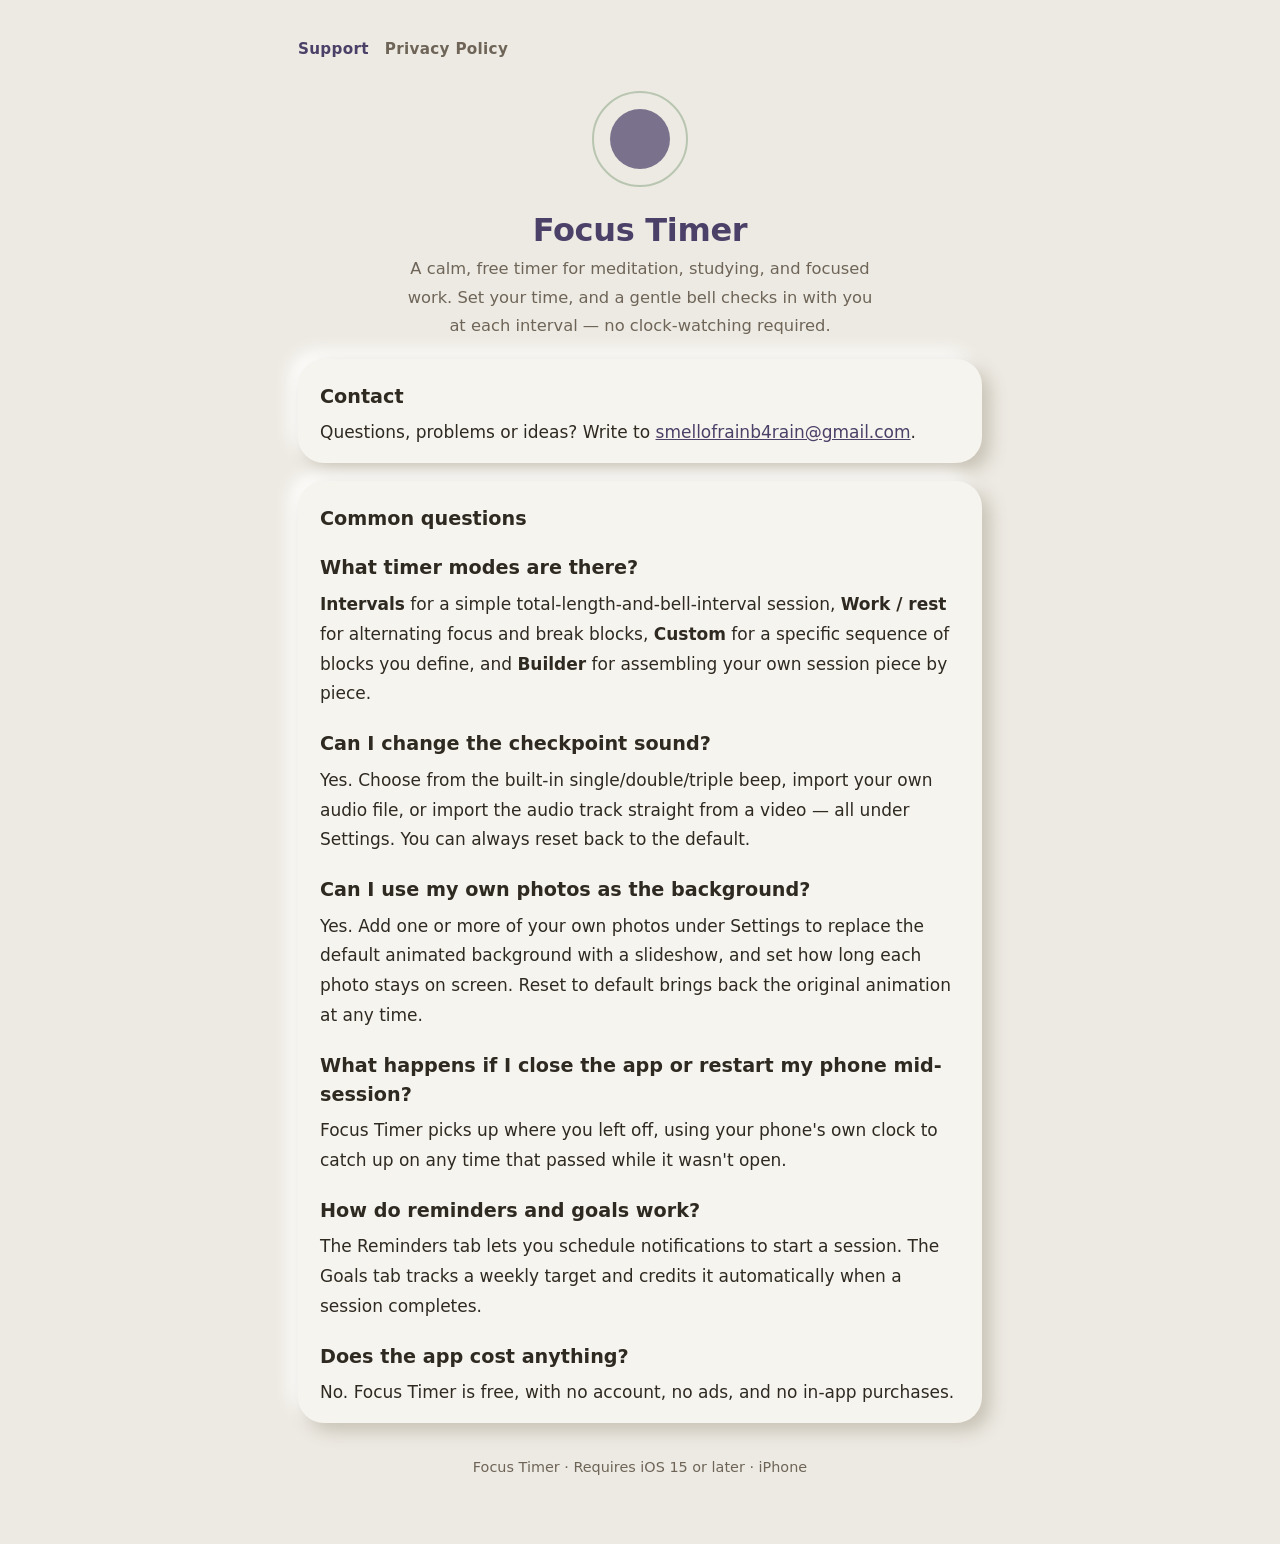
==== focus-timer/index.html @ 85784071 "Add Focus Timer support and privacy pages Hosted on the same shared site as Koenawin Pati going forw" ====
<!doctype html>
<html lang="en">
<head>
<meta charset="utf-8">
<meta name="viewport" content="width=device-width,initial-scale=1">
<title>Focus Timer — Support</title>
<meta name="description" content="Support for Focus Timer, a free iPhone app for meditation, study, and work-break sessions with gentle checkpoint bells.">
<link rel="stylesheet" href="../style.css">
<style>
  body.ft-theme{--accent:#4B4068;--gold:#8FA888;--bead:#8FA888}
  @media (prefers-color-scheme:dark){
    body.ft-theme{--accent:#C9BFE0;--gold:#A9C2A3;--bead:#A9C2A3}
  }
  .breathe-ring{position:relative;width:96px;height:96px;margin:0 auto 22px}
  .breathe-ring-core{
    position:absolute;inset:18px;border-radius:50%;
    background:color-mix(in srgb, var(--accent) 70%, transparent);
    animation:breathe 4.4s ease-in-out infinite;
  }
  .breathe-ring-line{
    position:absolute;inset:0;border-radius:50%;
    border:2px solid color-mix(in srgb, var(--bead) 55%, transparent);
  }
  @keyframes breathe{
    0%,100%{transform:scale(.72);opacity:.75}
    50%{transform:scale(1);opacity:1}
  }
  @media (prefers-reduced-motion:reduce){
    .breathe-ring-core{animation:none;transform:scale(.88)}
  }
</style>
</head>
<body class="ft-theme">
<main>
<nav><a href="index.html" aria-current="page">Support</a><a href="privacy.html">Privacy Policy</a></nav>

<div class="hero">
<div class="breathe-ring" aria-hidden="true">
  <span class="breathe-ring-line"></span>
  <span class="breathe-ring-core"></span>
</div>
<h1>Focus Timer</h1>
<p class="tagline">A calm, free timer for meditation, studying, and focused work. Set your time, and a gentle bell checks in with you at each interval — no clock-watching required.</p>
</div>

<div class="card">
<h2>Contact</h2>
<p>Questions, problems or ideas? Write to <a href="mailto:smellofrainb4rain@gmail.com">smellofrainb4rain@gmail.com</a>.</p>
</div>

<div class="card">
<h2>Common questions</h2>
<h2>What timer modes are there?</h2>
<p><strong>Intervals</strong> for a simple total-length-and-bell-interval session, <strong>Work / rest</strong> for alternating focus and break blocks, <strong>Custom</strong> for a specific sequence of blocks you define, and <strong>Builder</strong> for assembling your own session piece by piece.</p>
<h2>Can I change the checkpoint sound?</h2>
<p>Yes. Choose from the built-in single/double/triple beep, import your own audio file, or import the audio track straight from a video — all under Settings. You can always reset back to the default.</p>
<h2>Can I use my own photos as the background?</h2>
<p>Yes. Add one or more of your own photos under Settings to replace the default animated background with a slideshow, and set how long each photo stays on screen. Reset to default brings back the original animation at any time.</p>
<h2>What happens if I close the app or restart my phone mid-session?</h2>
<p>Focus Timer picks up where you left off, using your phone's own clock to catch up on any time that passed while it wasn't open.</p>
<h2>How do reminders and goals work?</h2>
<p>The Reminders tab lets you schedule notifications to start a session. The Goals tab tracks a weekly target and credits it automatically when a session completes.</p>
<h2>Does the app cost anything?</h2>
<p>No. Focus Timer is free, with no account, no ads, and no in-app purchases.</p>
</div>

<footer>Focus Timer &middot; Requires iOS 15 or later &middot; iPhone</footer>
</main>
</body>
</html>
---- style.css ----
:root{
  --ground:#EDEAE3;--card:#F6F4EE;--ink:#2E2A22;--muted:#6E6558;
  --accent:#7B1113;--gold:#C9962E;--bead:#C9962E;--line:#D9D4C9;
  --shadow1:#C7C1B4;--shadow2:#FFFFFF
}
@media (prefers-color-scheme:dark){
  :root{
    --ground:#201C18;--card:#2A2520;--ink:#EDE7DC;--muted:#A79D8D;
    --accent:#E8C46A;--gold:#E8C46A;--bead:#E8C46A;--line:#3C352C;
    --shadow1:#161310;--shadow2:#302B25
  }
}
*{box-sizing:border-box}
body{
  margin:0;background:var(--ground);color:var(--ink);
  font-family:-apple-system,BlinkMacSystemFont,"Segoe UI","Myanmar Sangam MN","Noto Sans Myanmar",system-ui,sans-serif;
  line-height:1.75;font-size:17px;
  -webkit-font-smoothing:antialiased
}
main{max-width:720px;margin:0 auto;padding:36px 18px 64px}

nav{display:flex;gap:16px;flex-wrap:wrap;margin-bottom:28px}
nav a{font-weight:600;text-decoration:none;color:var(--muted);letter-spacing:.02em;font-size:.95rem}
nav a[aria-current="page"]{color:var(--accent)}

/* --- hero --- */
.hero{text-align:center;margin-bottom:8px}
h1{font-size:2rem;line-height:1.35;margin:.3em 0 .1em;color:var(--accent);letter-spacing:-.01em}
.tagline{color:var(--muted);font-size:1.02rem;max-width:46ch;margin:0 auto 6px}
.muted{color:var(--muted);font-weight:400}

/* --- the bead ring: a static 27-bead ring with one gold bead orbiting,
   echoing the app's own counter --- */
.bead-ring{position:relative;width:120px;height:120px;margin:0 auto 22px}
.bead-ring-dots{
  position:absolute;width:6px;height:6px;opacity:.55;
  box-shadow:
    57.0px 3.0px 0 0 var(--bead),
    69.5px 4.5px 0 0 var(--bead),
    81.2px 8.7px 0 0 var(--bead),
    91.7px 15.6px 0 0 var(--bead),
    100.3px 24.8px 0 0 var(--bead),
    106.6px 35.6px 0 0 var(--bead),
    110.2px 47.6px 0 0 var(--bead),
    110.9px 60.1px 0 0 var(--bead),
    108.7px 72.5px 0 0 var(--bead),
    103.8px 84.0px 0 0 var(--bead),
    96.3px 94.1px 0 0 var(--bead),
    86.7px 102.1px 0 0 var(--bead),
    75.5px 107.7px 0 0 var(--bead),
    63.3px 110.6px 0 0 var(--bead),
    50.7px 110.6px 0 0 var(--bead),
    38.5px 107.7px 0 0 var(--bead),
    27.3px 102.1px 0 0 var(--bead),
    17.7px 94.1px 0 0 var(--bead),
    10.2px 84.0px 0 0 var(--bead),
    5.3px 72.5px 0 0 var(--bead),
    3.1px 60.1px 0 0 var(--bead),
    3.8px 47.6px 0 0 var(--bead),
    7.4px 35.6px 0 0 var(--bead),
    13.7px 24.8px 0 0 var(--bead),
    22.3px 15.6px 0 0 var(--bead),
    32.8px 8.7px 0 0 var(--bead),
    44.5px 4.5px 0 0 var(--bead);
}
.bead-ring-spin{
  position:absolute;inset:0;
  animation:orbit 9s linear infinite;
}
.bead-ring-active{
  position:absolute;top:0;left:50%;width:10px;height:10px;margin-left:-5px;
  border-radius:50%;background:var(--accent);
  box-shadow:0 0 10px 1px color-mix(in srgb, var(--accent) 55%, transparent);
  animation:tap 1.125s steps(1) infinite;
}
@keyframes orbit{to{transform:rotate(360deg)}}
@keyframes tap{
  0%,92%{transform:scale(1)}
  96%{transform:scale(1.45)}
  100%{transform:scale(1)}
}
@media (prefers-reduced-motion:reduce){
  .bead-ring-spin{animation:none}
  .bead-ring-active{animation:none}
}

/* --- cards --- */
.card{
  background:var(--card);border-radius:26px;padding:22px 22px 8px;margin:18px 0;
  box-shadow:8px 8px 18px var(--shadow1),-8px -8px 18px var(--shadow2)
}
h2{font-size:1.2rem;line-height:1.5;margin:1.1em 0 .3em;color:var(--ink)}
.card h2:first-child{margin-top:.1em}
p,li{margin:.4em 0}
a{color:var(--accent)}
ul{padding-left:1.2em}

footer{margin-top:32px;color:var(--muted);font-size:.9rem;text-align:center}
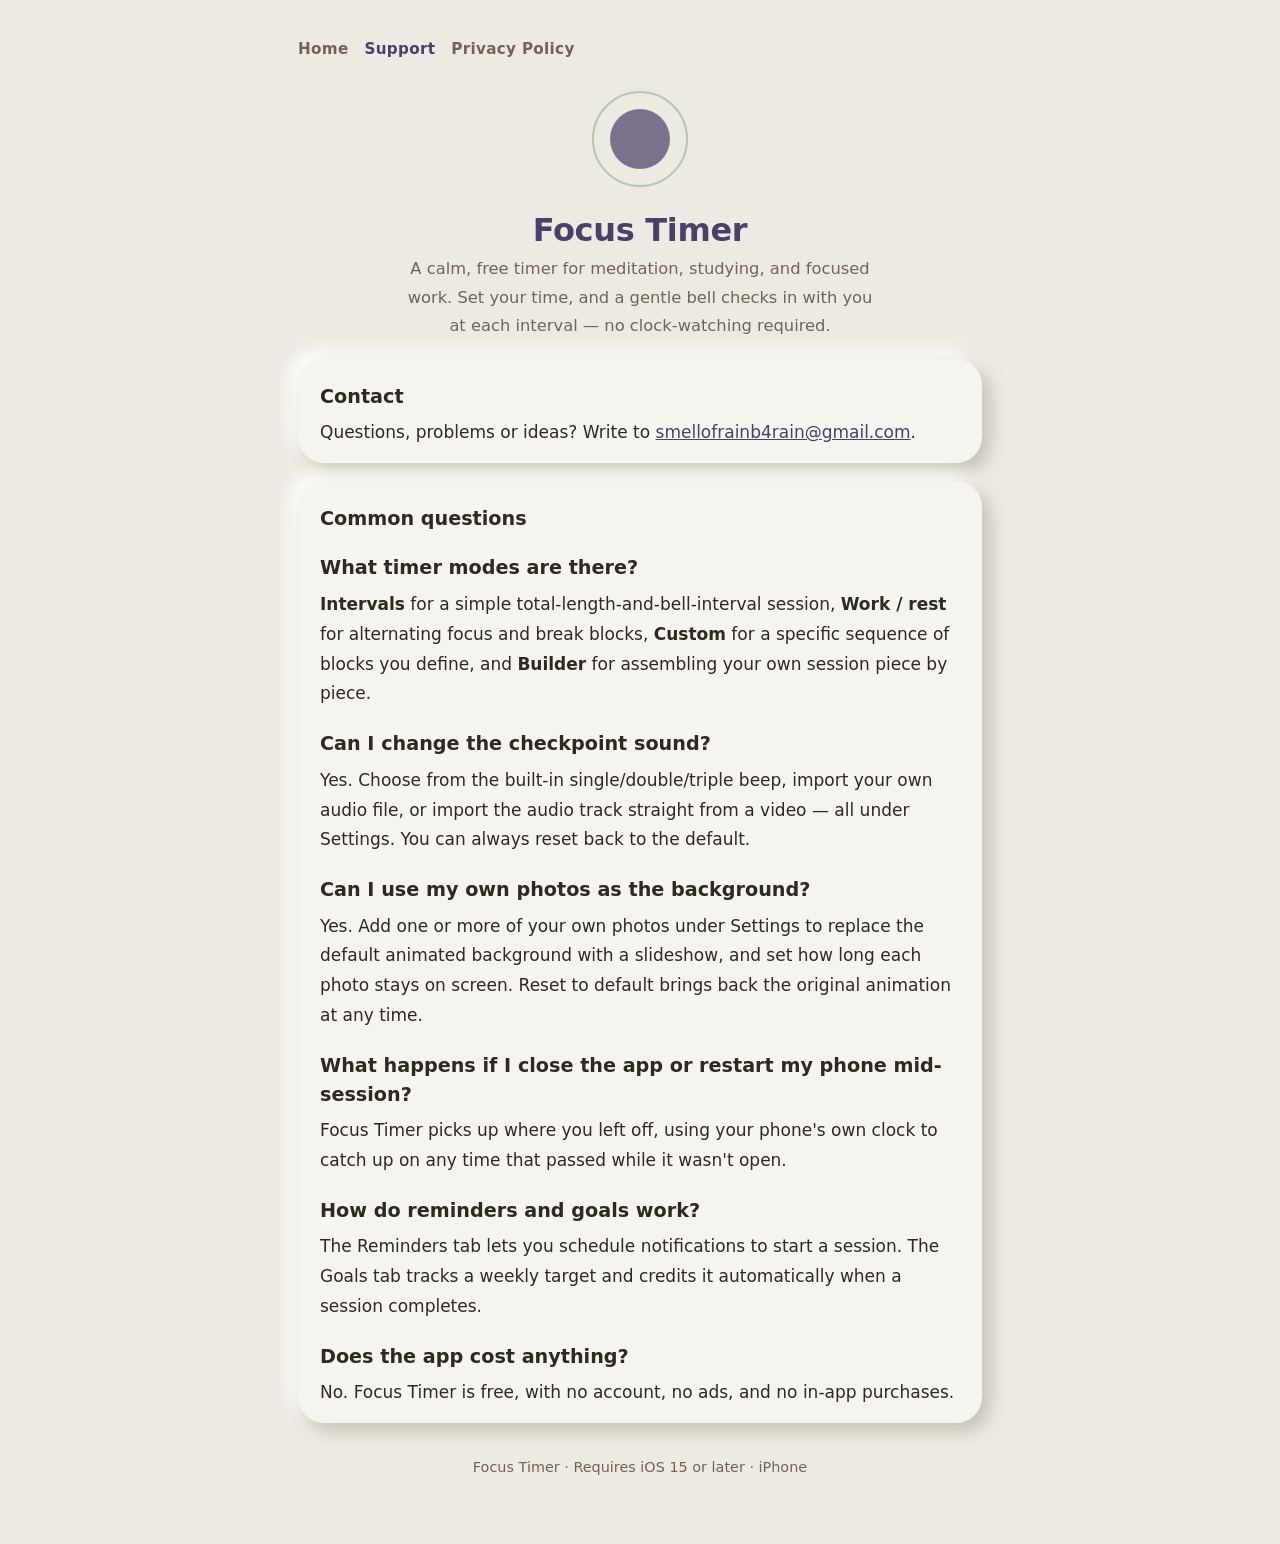
==== commit e4fac949: "Redesign as a shared multi-app home with design tokens The root is now a studio hub listing every ap" ====
--- a/focus-timer/index.html
+++ b/focus-timer/index.html
@@ -32,7 +32,7 @@
 </head>
 <body class="ft-theme">
 <main>
-<nav><a href="index.html" aria-current="page">Support</a><a href="privacy.html">Privacy Policy</a></nav>
+<nav><a href="../index.html">Home</a><a href="index.html" aria-current="page">Support</a><a href="privacy.html">Privacy Policy</a></nav>
 
 <div class="hero">
 <div class="breathe-ring" aria-hidden="true">
--- a/style.css
+++ b/style.css
@@ -1,13 +1,38 @@
 :root{
   --ground:#EDEAE3;--card:#F6F4EE;--ink:#2E2A22;--muted:#6E6558;
   --accent:#7B1113;--gold:#C9962E;--bead:#C9962E;--line:#D9D4C9;
-  --shadow1:#C7C1B4;--shadow2:#FFFFFF
+  --shadow1:#C7C1B4;--shadow2:#FFFFFF;
+
+  /* --- shared tokens: 8pt spacing rhythm, ~1.25 modular type scale.
+     New pages (the hub) should build on these instead of one-off values;
+     existing per-app pages keep their own already-shipped rules as-is. --- */
+  --space-1:4px;--space-2:8px;--space-3:12px;--space-4:16px;
+  --space-5:24px;--space-6:32px;--space-7:48px;--space-8:64px;--space-9:96px;
+  --text-1:.875rem;--text-2:1rem;--text-3:1.25rem;--text-4:1.6rem;
+  --text-5:2rem;--text-6:2.75rem;
+  --radius-card:26px;
+  --shadow-card:8px 8px 18px var(--shadow1),-8px -8px 18px var(--shadow2)
 }
 @media (prefers-color-scheme:dark){
   :root{
     --ground:#201C18;--card:#2A2520;--ink:#EDE7DC;--muted:#A79D8D;
     --accent:#E8C46A;--gold:#E8C46A;--bead:#E8C46A;--line:#3C352C;
     --shadow1:#161310;--shadow2:#302B25
+  }
+}
+
+/* --- studio theme: the shared hub's own neutral palette, independent of
+   any one app's accent (see body.ft-theme etc. on each app's own pages) --- */
+body.studio-theme{
+  --ground:#F3F0E8;--card:#FFFDF8;--ink:#201D17;--muted:#6B6456;
+  --accent:#2F5233;--gold:#B08A3E;--bead:#B08A3E;--line:#E3DDCE;
+  --shadow1:#D8D2C2;--shadow2:#FFFFFF
+}
+@media (prefers-color-scheme:dark){
+  body.studio-theme{
+    --ground:#16140F;--card:#211E17;--ink:#EEE9DD;--muted:#9C9484;
+    --accent:#8FBF95;--gold:#D8B872;--bead:#D8B872;--line:#332E23;
+    --shadow1:#0D0C09;--shadow2:#2A261D
   }
 }
 *{box-sizing:border-box}
@@ -22,6 +47,7 @@
 nav{display:flex;gap:16px;flex-wrap:wrap;margin-bottom:28px}
 nav a{font-weight:600;text-decoration:none;color:var(--muted);letter-spacing:.02em;font-size:.95rem}
 nav a[aria-current="page"]{color:var(--accent)}
+a:focus-visible,button:focus-visible{outline:2px solid var(--accent);outline-offset:3px;border-radius:4px}
 
 /* --- hero --- */
 .hero{text-align:center;margin-bottom:8px}
@@ -96,3 +122,58 @@
 ul{padding-left:1.2em}
 
 footer{margin-top:32px;color:var(--muted);font-size:.9rem;text-align:center}
+
+/* ================= hub (shared multi-app homepage) ================= */
+
+.hub-main{max-width:960px}
+
+.hub-hero{text-align:center;padding:var(--space-7) 0 var(--space-6)}
+.hub-hero h1{
+  font-size:var(--text-6);line-height:1.15;margin:0 0 var(--space-3);
+  color:var(--ink);letter-spacing:-.02em;font-weight:800
+}
+.hub-hero p{
+  font-size:var(--text-3);color:var(--muted);max-width:52ch;
+  margin:0 auto;line-height:1.6
+}
+
+.apps-grid{
+  display:grid;grid-template-columns:repeat(auto-fit,minmax(260px,1fr));
+  gap:var(--space-6);margin:var(--space-6) 0 var(--space-8)
+}
+
+.app-card{
+  background:var(--card);border-radius:var(--radius-card);
+  box-shadow:var(--shadow-card);padding:var(--space-6);
+  display:flex;flex-direction:column;gap:var(--space-3)
+}
+.app-card-head{display:flex;align-items:center;gap:var(--space-4)}
+.app-card-icon{
+  width:64px;height:64px;border-radius:22%;flex:none;
+  box-shadow:0 2px 6px rgba(0,0,0,.18);object-fit:cover
+}
+.app-card-head h2{margin:0;font-size:var(--text-4);line-height:1.25;color:var(--ink)}
+.app-card-tagline{color:var(--muted);font-size:var(--text-1);margin-top:2px}
+.app-card p.app-card-pitch{font-size:var(--text-2);line-height:1.6;color:var(--ink);margin:0}
+
+.app-card-tags{display:flex;flex-wrap:wrap;gap:var(--space-2)}
+.tag{
+  font-size:var(--text-1);font-weight:600;color:var(--accent);
+  background:color-mix(in srgb, var(--accent) 12%, transparent);
+  border-radius:999px;padding:3px var(--space-3)
+}
+
+.app-card-actions{display:flex;flex-wrap:wrap;gap:var(--space-3);margin-top:auto;padding-top:var(--space-2)}
+.btn{
+  font-size:var(--text-1);font-weight:700;text-decoration:none;
+  border-radius:999px;padding:9px var(--space-5);display:inline-block
+}
+.btn-store{background:var(--accent);color:var(--card)}
+.btn-ghost{background:transparent;color:var(--accent);border:1.5px solid var(--line)}
+.badge-soon{
+  font-size:var(--text-1);font-weight:700;color:var(--muted);
+  background:color-mix(in srgb, var(--muted) 14%, transparent);
+  border-radius:999px;padding:9px var(--space-5)
+}
+
+.hub-footer{text-align:center;color:var(--muted);font-size:var(--text-1);margin-top:var(--space-8)}
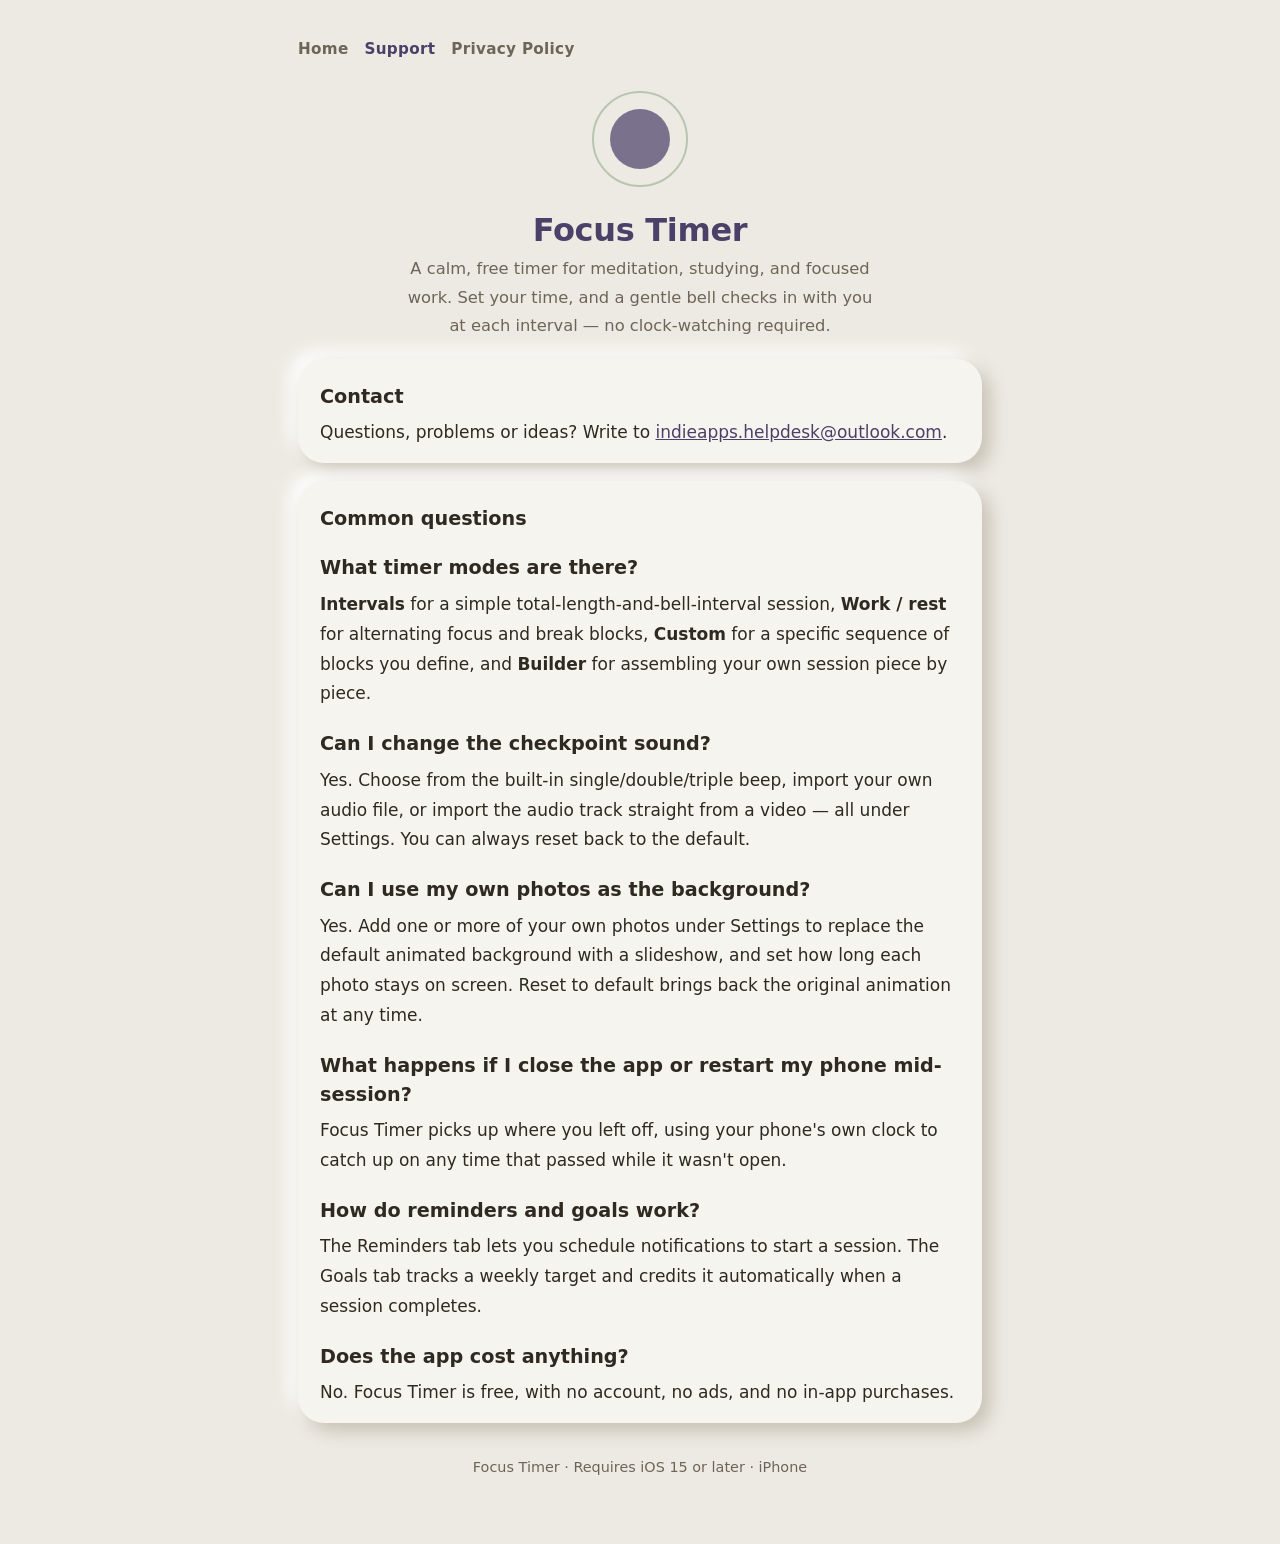
==== commit 781a31c8: "Update support contact email across all pages Replaces smellofrainb4rain@gmail.com with indieapps.he" ====
--- a/focus-timer/index.html
+++ b/focus-timer/index.html
@@ -45,7 +45,7 @@
 
 <div class="card">
 <h2>Contact</h2>
-<p>Questions, problems or ideas? Write to <a href="mailto:smellofrainb4rain@gmail.com">smellofrainb4rain@gmail.com</a>.</p>
+<p>Questions, problems or ideas? Write to <a href="mailto:indieapps.helpdesk@outlook.com">indieapps.helpdesk@outlook.com</a>.</p>
 </div>
 
 <div class="card">
